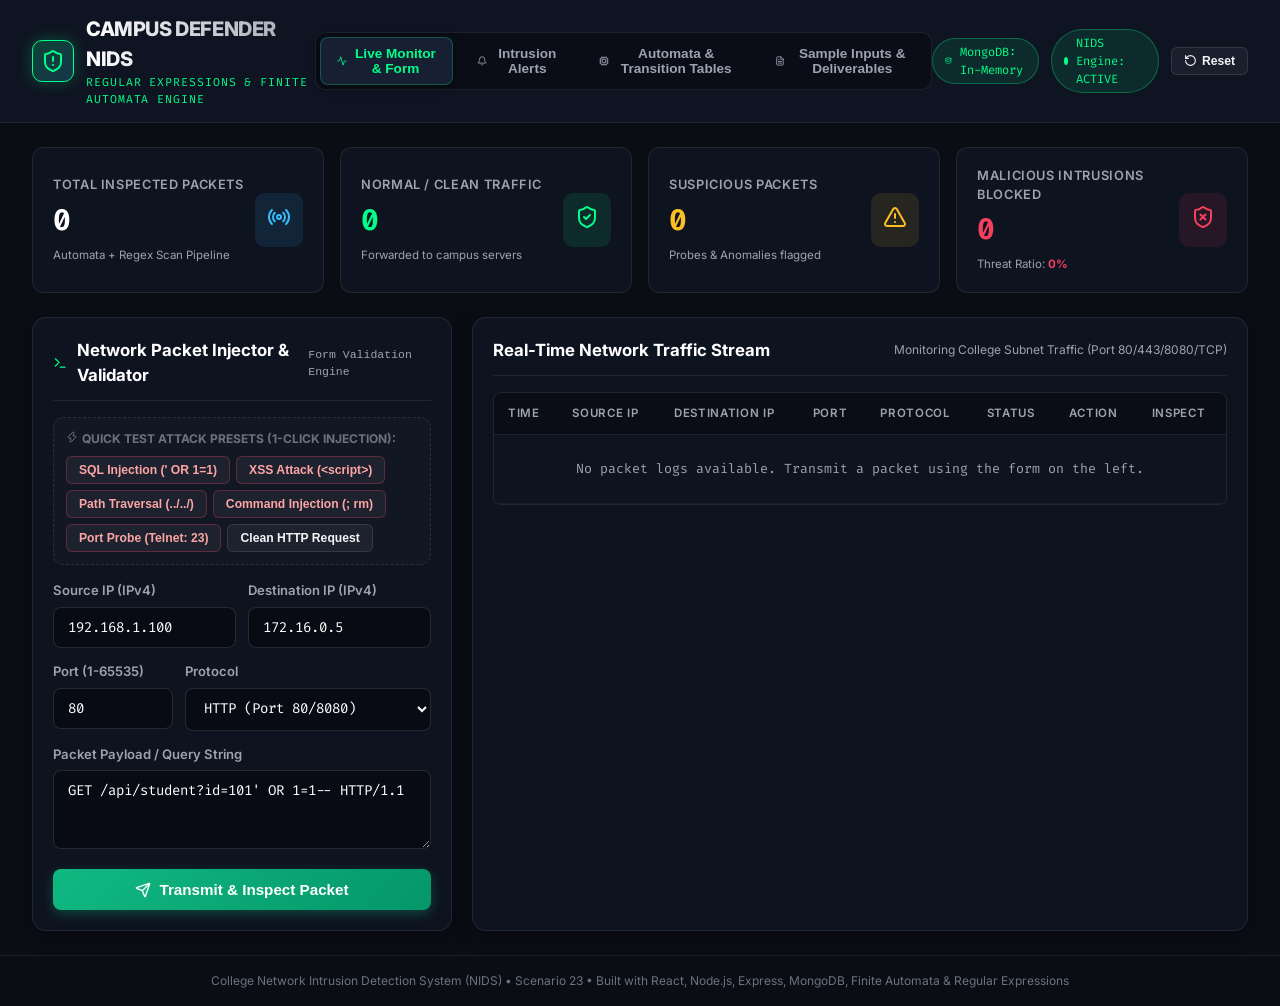
==== docs/index.html @ 0d7407c0 "Add React frontend build to root and docs for GitHub Pages" ====
<!DOCTYPE html>
<html lang="en">
  <head>
    <meta charset="UTF-8" />
    <link rel="icon" type="image/svg+xml" href="data:image/svg+xml,<svg xmlns='http://www.w3.org/2000/svg' viewBox='0 0 24 24' fill='none' stroke='%2300ff88' stroke-width='2' stroke-linecap='round' stroke-linejoin='round'><path d='M12 22s8-4 8-10V5l-8-3-8 3v7c0 6 8 10 8 10z'/></svg>" />
    <meta name="viewport" content="width=device-width, initial-scale=1.0" />
    <title>College NIDS - Network Intrusion Detection System</title>
    <link rel="preconnect" href="https://fonts.googleapis.com">
    <link rel="preconnect" href="https://fonts.gstatic.com" crossorigin>
    <link href="https://fonts.googleapis.com/css2?family=Fira+Code:wght@400;500;600&family=Inter:wght@300;400;500;600;700;800&display=swap" rel="stylesheet">
    <script type="module" crossorigin src="./assets/index-OFbFAtxD.js"></script>
    <link rel="stylesheet" crossorigin href="./assets/index-CwgxrEPG.css">
  </head>
  <body>
    <div id="root"></div>
  </body>
</html>
---- docs/assets/index-CwgxrEPG.css ----
@import"https://fonts.googleapis.com/css2?family=Fira+Code:wght@400;500;600&family=Inter:wght@300;400;500;600;700;800&display=swap";:root{--bg-primary: #0a0d14;--bg-secondary: #101623;--bg-tertiary: #172033;--bg-card: rgba(16, 22, 35, .85);--border-color: rgba(255, 255, 255, .08);--border-highlight: rgba(0, 255, 136, .25);--text-main: #f3f4f6;--text-muted: #9ca3af;--text-dim: #6b7280;--accent-green: #00ff88;--accent-blue: #38bdf8;--accent-purple: #a855f7;--accent-red: #f43f5e;--accent-amber: #fbbf24;--font-sans: "Inter", -apple-system, BlinkMacSystemFont, sans-serif;--font-mono: "Fira Code", monospace}*{box-sizing:border-box;margin:0;padding:0}body{background-color:var(--bg-primary);color:var(--text-main);font-family:var(--font-sans);line-height:1.5;-webkit-font-smoothing:antialiased;min-height:100vh}::-webkit-scrollbar{width:8px;height:8px}::-webkit-scrollbar-track{background:var(--bg-primary)}::-webkit-scrollbar-thumb{background:var(--bg-tertiary);border-radius:4px}::-webkit-scrollbar-thumb:hover{background:var(--border-highlight)}.app-layout{min-height:100vh;display:flex;flex-direction:column}.header-bar{background:#101623f2;-webkit-backdrop-filter:blur(12px);backdrop-filter:blur(12px);border-bottom:1px solid var(--border-color);padding:.85rem 2rem;position:sticky;top:0;z-index:50;display:flex;justify-content:space-between;align-items:center}.brand-section{display:flex;align-items:center;gap:12px}.brand-icon-wrapper{background:linear-gradient(135deg,#0f83,#38bdf833);border:1px solid var(--accent-green);padding:8px;border-radius:10px;display:flex;align-items:center;justify-content:center;box-shadow:0 0 15px #00ff8840}.brand-title{font-size:1.25rem;font-weight:800;letter-spacing:-.02em;background:linear-gradient(90deg,#fff,#9ca3af);-webkit-background-clip:text;-webkit-text-fill-color:transparent}.brand-subtitle{font-size:.72rem;color:var(--accent-green);font-family:var(--font-mono);text-transform:uppercase;letter-spacing:.08em}.nav-tabs{display:flex;gap:8px;background:#0000004d;padding:4px;border-radius:10px;border:1px solid var(--border-color)}.nav-tab-btn{background:transparent;border:none;color:var(--text-muted);padding:8px 16px;border-radius:8px;font-size:.85rem;font-weight:600;cursor:pointer;display:flex;align-items:center;gap:8px;transition:all .2s ease}.nav-tab-btn:hover{color:#fff;background:#ffffff0d}.nav-tab-btn.active{background:var(--bg-tertiary);color:var(--accent-green);border:1px solid var(--border-highlight);box-shadow:0 2px 8px #0006}.status-pill{display:inline-flex;align-items:center;gap:8px;padding:4px 12px;border-radius:9999px;font-size:.75rem;font-family:var(--font-mono);background:#00ff881a;color:var(--accent-green);border:1px solid rgba(0,255,136,.3)}.pulse-dot{width:8px;height:8px;border-radius:50%;background:var(--accent-green);animation:pulse 2s infinite}@keyframes pulse{0%{transform:scale(.95);box-shadow:0 0 #00ff88b3}70%{transform:scale(1.1);box-shadow:0 0 0 6px #0f80}to{transform:scale(.95);box-shadow:0 0 #0f80}}.main-viewport{flex:1;padding:1.5rem 2rem;max-width:1600px;margin:0 auto;width:100%}.stats-grid{display:grid;grid-template-columns:repeat(auto-fit,minmax(220px,1fr));gap:16px;margin-bottom:1.5rem}.stat-card{background:var(--bg-card);border:1px solid var(--border-color);border-radius:12px;padding:18px 20px;display:flex;justify-content:space-between;align-items:center;transition:transform .2s,border-color .2s}.stat-card:hover{transform:translateY(-2px);border-color:#ffffff26}.stat-label{font-size:.8rem;color:var(--text-muted);text-transform:uppercase;letter-spacing:.05em;font-weight:600;margin-bottom:4px}.stat-value{font-size:1.85rem;font-weight:800;font-family:var(--font-mono);color:#fff}.dashboard-grid{display:grid;grid-template-columns:420px 1fr;gap:20px}@media(max-width:1100px){.dashboard-grid{grid-template-columns:1fr}}.panel-card{background:var(--bg-card);border:1px solid var(--border-color);border-radius:14px;padding:20px;box-shadow:0 4px 20px #0000004d}.panel-header{display:flex;justify-content:space-between;align-items:center;margin-bottom:16px;padding-bottom:12px;border-bottom:1px solid var(--border-color)}.panel-title{font-size:1.05rem;font-weight:700;display:flex;align-items:center;gap:10px;color:#fff}.form-group{margin-bottom:14px}.form-label{display:block;font-size:.82rem;font-weight:600;color:var(--text-muted);margin-bottom:6px}.form-input,.form-select,.form-textarea{width:100%;background:#0006;border:1px solid rgba(255,255,255,.12);border-radius:8px;padding:10px 14px;color:#fff;font-family:var(--font-mono);font-size:.88rem;transition:all .2s ease}.form-input:focus,.form-select:focus,.form-textarea:focus{outline:none;border-color:var(--accent-green);box-shadow:0 0 10px #0f83}.form-input.is-invalid,.form-select.is-invalid,.form-textarea.is-invalid{border-color:var(--accent-red);background:#f43f5e0d}.form-error-msg{color:var(--accent-red);font-size:.75rem;margin-top:4px;display:flex;align-items:center;gap:4px}.preset-section{margin-bottom:16px;padding:12px;background:#ffffff05;border-radius:10px;border:1px dashed rgba(255,255,255,.1)}.preset-title{font-size:.75rem;color:var(--text-dim);text-transform:uppercase;font-weight:700;margin-bottom:8px}.preset-btn-group{display:flex;flex-wrap:wrap;gap:6px}.btn-preset{background:#ffffff0d;border:1px solid rgba(255,255,255,.1);color:var(--text-main);padding:6px 12px;border-radius:6px;font-size:.76rem;font-weight:600;cursor:pointer;transition:all .15s ease}.btn-preset:hover{background:#ffffff1f;border-color:var(--accent-blue);color:#fff}.btn-preset.danger{color:#fca5a5;border-color:#f43f5e4d}.btn-preset.danger:hover{background:#f43f5e33;border-color:var(--accent-red)}.btn-primary{width:100%;background:linear-gradient(135deg,#10b981,#059669);color:#fff;border:none;border-radius:8px;padding:12px;font-weight:700;font-size:.95rem;cursor:pointer;display:flex;align-items:center;justify-content:center;gap:8px;transition:all .2s ease;box-shadow:0 4px 12px #10b9814d}.btn-primary:hover{filter:brightness(1.1);transform:translateY(-1px)}.btn-primary:disabled{opacity:.6;cursor:not-allowed}.table-container{overflow-x:auto;border-radius:8px;border:1px solid var(--border-color)}.traffic-table{width:100%;border-collapse:collapse;text-align:left;font-size:.83rem}.traffic-table th{background:#0000004d;color:var(--text-muted);font-weight:600;padding:12px 14px;border-bottom:1px solid var(--border-color);font-family:var(--font-sans);text-transform:uppercase;font-size:.72rem;letter-spacing:.06em}.traffic-table td{padding:12px 14px;border-bottom:1px solid rgba(255,255,255,.04);font-family:var(--font-mono)}.traffic-table tr:hover{background:#ffffff05}.badge{display:inline-flex;align-items:center;gap:4px;padding:3px 8px;border-radius:6px;font-size:.72rem;font-weight:700;font-family:var(--font-mono);letter-spacing:.03em}.badge-clean{background:#10b98126;color:#34d399;border:1px solid rgba(16,185,129,.3)}.badge-suspicious{background:#f59e0b26;color:#fbbf24;border:1px solid rgba(245,158,11,.3)}.badge-malicious{background:#f43f5e2e;color:#fb7185;border:1px solid rgba(244,63,94,.4)}.badge-critical{background:#e11d48;color:#fff}.badge-high{background:#ef444433;color:#f87171;border:1px solid rgba(239,68,68,.4)}.transition-table-box{margin-top:14px;border-radius:8px;border:1px solid var(--border-color);overflow-x:auto}.ttable{width:100%;border-collapse:collapse;font-family:var(--font-mono);font-size:.8rem}.ttable th,.ttable td{padding:10px 12px;border:1px solid rgba(255,255,255,.06);text-align:center}.ttable th{background:#ffffff0a;color:var(--accent-blue);font-weight:600}.ttable tr.start-state{background:#38bdf80d}.ttable tr.accept-state{background:#00ff8814}.diagram-viewer-card{background:#06090e;border:1px solid rgba(255,255,255,.1);border-radius:12px;padding:20px;margin-top:16px}.diagram-container{display:flex;justify-content:center;align-items:center;min-height:200px;background:#00000080;border-radius:8px;padding:16px;overflow-x:auto}.trace-sequence{display:flex;flex-wrap:wrap;gap:8px;margin-top:12px;align-items:center}.trace-step{background:#ffffff0d;border:1px solid var(--border-color);padding:4px 10px;border-radius:6px;font-family:var(--font-mono);font-size:.8rem;display:flex;align-items:center;gap:6px}.trace-arrow{color:var(--accent-green);font-weight:700}
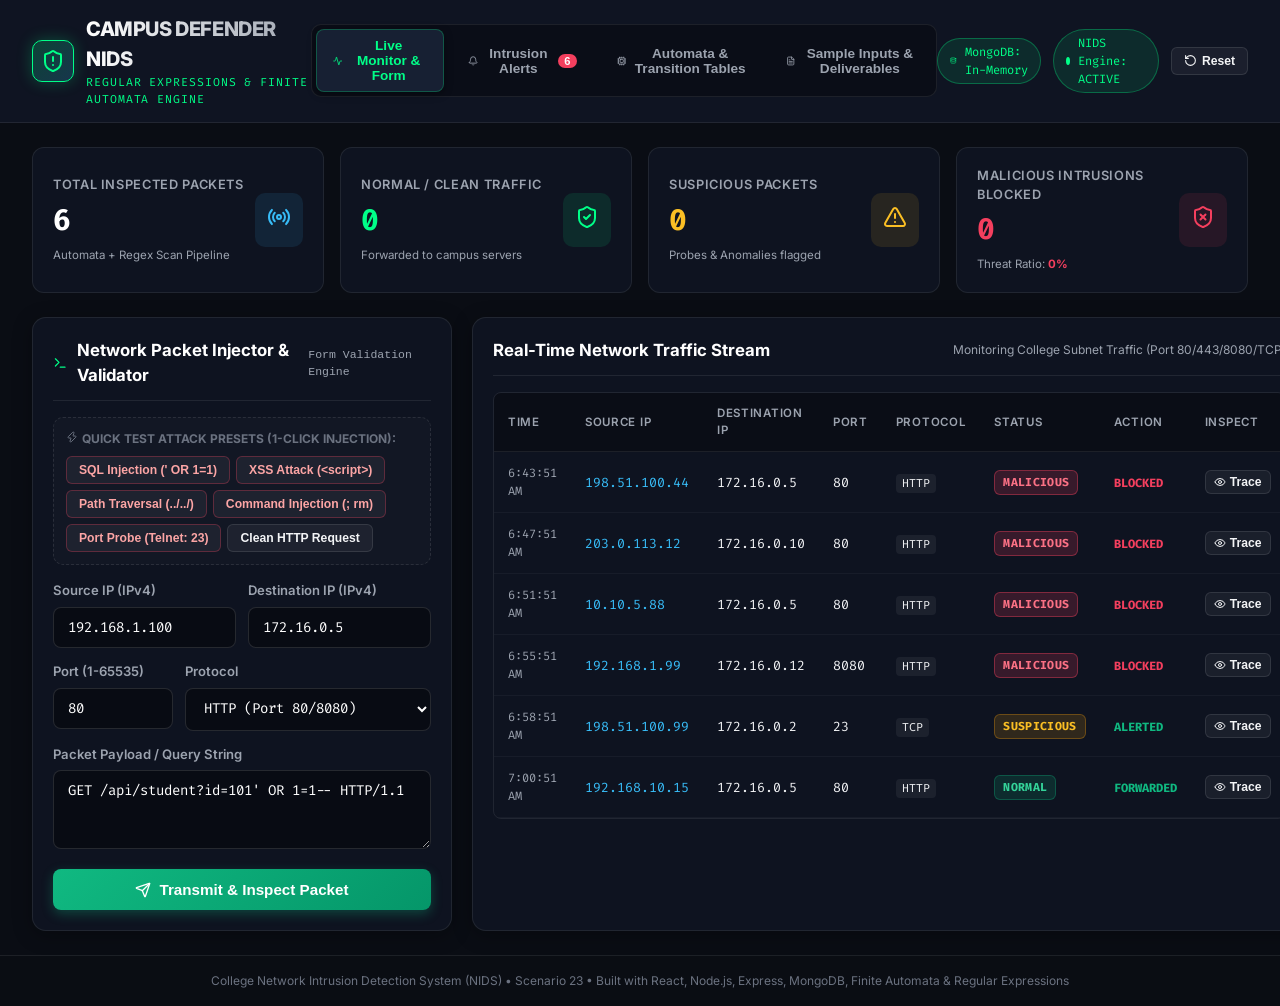
==== commit 4b4c0f0a: "Support resilient in-browser DFA automata engine and local storage" ====
--- a/docs/index.html
+++ b/docs/index.html
@@ -8,7 +8,7 @@
     <link rel="preconnect" href="https://fonts.googleapis.com">
     <link rel="preconnect" href="https://fonts.gstatic.com" crossorigin>
     <link href="https://fonts.googleapis.com/css2?family=Fira+Code:wght@400;500;600&family=Inter:wght@300;400;500;600;700;800&display=swap" rel="stylesheet">
-    <script type="module" crossorigin src="./assets/index-OFbFAtxD.js"></script>
+    <script type="module" crossorigin src="./assets/index-CQix95OC.js"></script>
     <link rel="stylesheet" crossorigin href="./assets/index-CwgxrEPG.css">
   </head>
   <body>
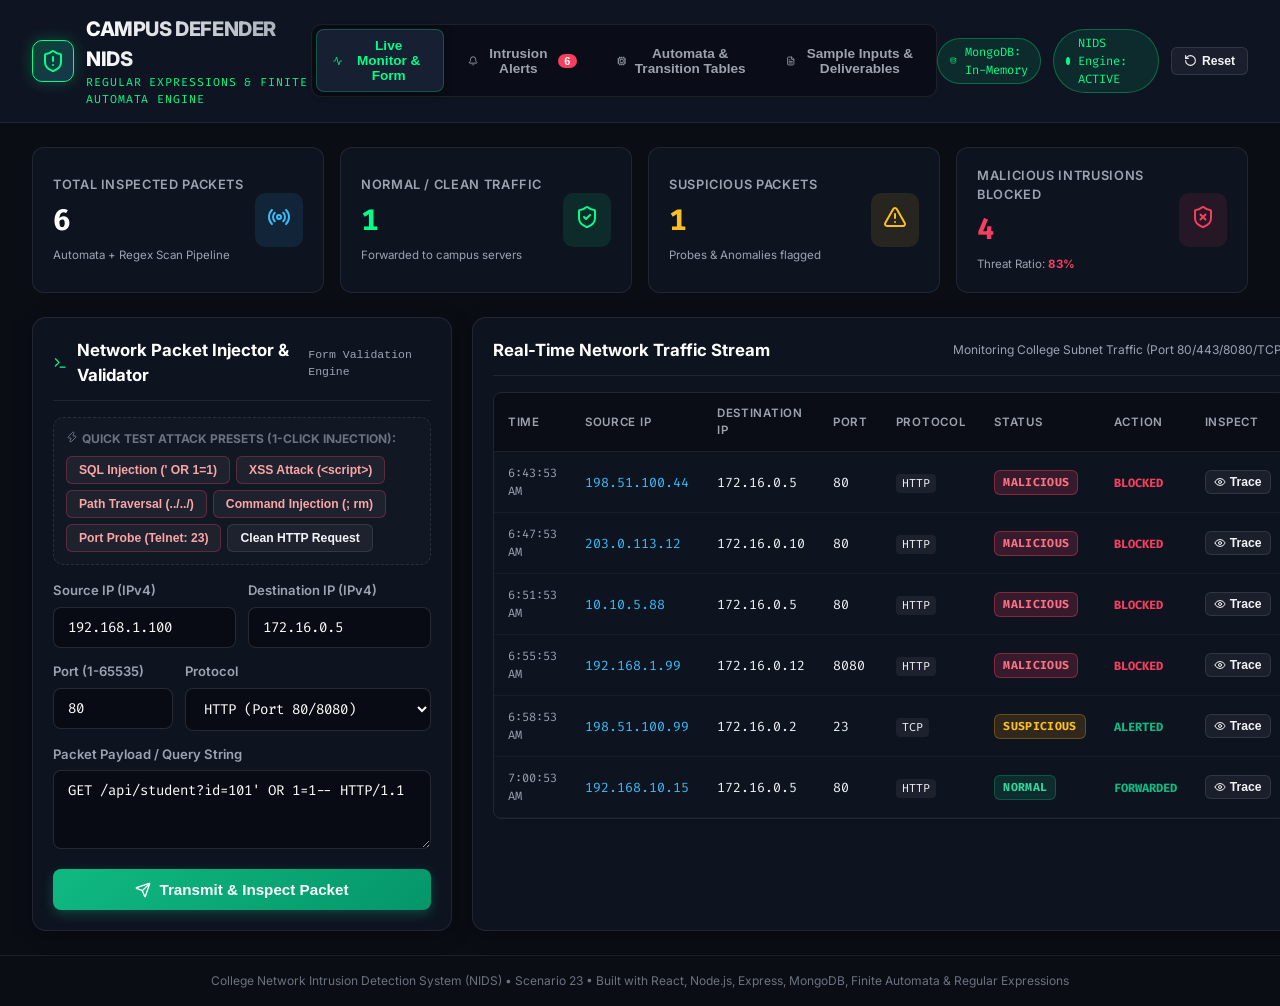
==== commit a4bbcf34: "Fix dashboard cards stats counts for clean, suspicious, and malicious traffic" ====
--- a/docs/index.html
+++ b/docs/index.html
@@ -8,7 +8,7 @@
     <link rel="preconnect" href="https://fonts.googleapis.com">
     <link rel="preconnect" href="https://fonts.gstatic.com" crossorigin>
     <link href="https://fonts.googleapis.com/css2?family=Fira+Code:wght@400;500;600&family=Inter:wght@300;400;500;600;700;800&display=swap" rel="stylesheet">
-    <script type="module" crossorigin src="./assets/index-CQix95OC.js"></script>
+    <script type="module" crossorigin src="./assets/index-B0h8BSqU.js"></script>
     <link rel="stylesheet" crossorigin href="./assets/index-CwgxrEPG.css">
   </head>
   <body>
